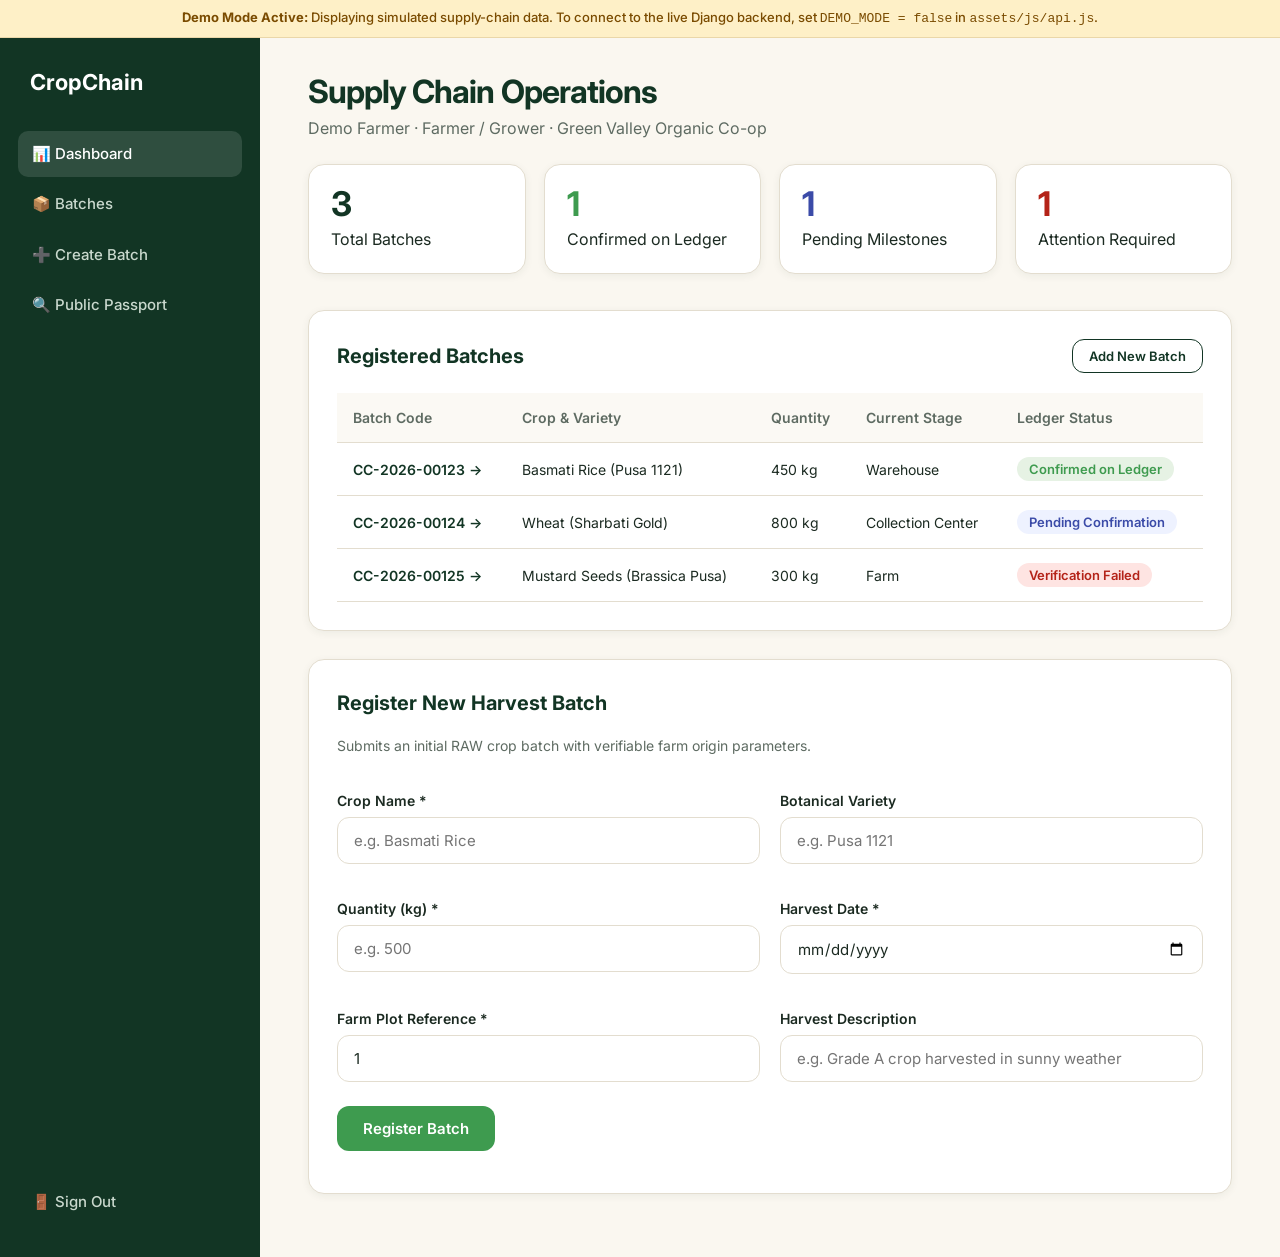
==== frontend/pages/dashboard.html @ 91ed74cb "feat: reorganize and format frontend codebase into unified modular architecture" ====
<!DOCTYPE html>
<html lang="en">
<head>
  <meta charset="utf-8">
  <meta name="viewport" content="width=device-width, initial-scale=1">
  <title>Dashboard – CropChain</title>
  
  <!-- Fonts -->
  <link rel="preconnect" href="https://fonts.googleapis.com">
  <link rel="preconnect" href="https://fonts.gstatic.com" crossorigin>
  <link href="https://fonts.googleapis.com/css2?family=Inter:wght@400;500;600;700&display=swap" rel="stylesheet">
  
  <!-- Stylesheets -->
  <link rel="stylesheet" href="../assets/css/styles.css">
</head>
<body>
  <div class="layout">
    <!-- Sidebar Navigation -->
    <nav class="sidebar" aria-label="Dashboard Navigation">
      <a class="logo" href="../index.html">CropChain</a>
      <a class="active" href="dashboard.html">
        <span>📊 Dashboard</span>
      </a>
      <a href="#batches">
        <span>📦 Batches</span>
      </a>
      <a href="#create">
        <span>➕ Create Batch</span>
      </a>
      <a href="track.html">
        <span>🔍 Public Passport</span>
      </a>
      <a id="logoutBtn" href="login.html" style="margin-top: auto;">
        <span>🚪 Sign Out</span>
      </a>
    </nav>

    <!-- Main Content Area -->
    <main>
      <header style="margin-bottom: 24px;">
        <h1 style="font-size: 32px; margin: 0; color: var(--forest);">Supply Chain Operations</h1>
        <p id="who" style="color: var(--mute); margin: 6px 0 0;">Loading authenticated identity…</p>
      </header>

      <!-- Key Metrics -->
      <section id="stats" class="stats"></section>

      <!-- Batches Overview Table -->
      <section id="batches" class="panel">
        <div style="display: flex; justify-content: space-between; align-items: center; margin-bottom: 20px;">
          <h2 style="margin: 0; font-size: 20px; color: var(--forest);">Registered Batches</h2>
          <a class="btn btn-outline" style="padding: 8px 16px; font-size: 13px;" href="#create">Add New Batch</a>
        </div>

        <div class="tablewrap">
          <table>
            <thead>
              <tr>
                <th>Batch Code</th>
                <th>Crop & Variety</th>
                <th>Quantity</th>
                <th>Current Stage</th>
                <th>Ledger Status</th>
              </tr>
            </thead>
            <tbody id="rows">
              <tr>
                <td colspan="5" class="state">Loading batches from ledger…</td>
              </tr>
            </tbody>
          </table>
        </div>
      </section>

      <!-- Create New Batch Form -->
      <section id="create" class="panel">
        <h2 style="margin-top: 0; font-size: 20px; color: var(--forest);">Register New Harvest Batch</h2>
        <p style="color: var(--mute); margin: 0 0 20px; font-size: 14px;">
          Submits an initial RAW crop batch with verifiable farm origin parameters.
        </p>

        <form id="batchForm">
          <div class="grid2">
            <div>
              <label for="crop">Crop Name *</label>
              <input id="crop" name="crop" placeholder="e.g. Basmati Rice" required>
            </div>

            <div>
              <label for="variety">Botanical Variety</label>
              <input id="variety" name="variety" placeholder="e.g. Pusa 1121">
            </div>

            <div>
              <label for="quantity">Quantity (kg) *</label>
              <input id="quantity" name="quantity" type="number" step="0.01" min="0.01" placeholder="e.g. 500" required>
            </div>

            <div>
              <label for="harvest">Harvest Date *</label>
              <input id="harvest" name="harvest" type="date" required>
            </div>

            <div>
              <label for="farmId">Farm Plot Reference *</label>
              <input id="farmId" name="farmId" placeholder="e.g. 1 or FARM-7A9B1C3D" value="1" required>
            </div>

            <div>
              <label for="description">Harvest Description</label>
              <input id="description" name="description" placeholder="e.g. Grade A crop harvested in sunny weather">
            </div>
          </div>

          <button type="submit" class="btn btn-primary" style="margin-top: 24px;">Register Batch</button>
          <div id="msg" style="margin-top: 14px;"></div>
        </form>
      </section>
    </main>
  </div>

  <script type="module" src="../assets/js/dashboard.js"></script>
</body>
</html>
---- frontend/assets/css/styles.css ----
/* =====================================================================
   CropChain Design System & Stylesheet
   Color Palette: Forest Green, Emerald Green, Warm Cream, Earth Brown, Dark Ink
   ===================================================================== */

:root {
  /* Brand Colors */
  --forest: #123524;
  --green: #3E9B4F;
  --green-hover: #34853f;
  --cream: #FAF7F0;
  --earth: #8B6B4A;
  --ink: #1B2A21;
  --mute: #5E6B62;
  --line: #E3DDCF;
  --white: #ffffff;
  --mint: #E6F2E4;
  --warn: #B7791F;
  --warn-bg: #FEF0C7;
  --bad: #B42318;
  --bad-bg: #FEE4E2;
  --info: #3b4ba8;
  --info-bg: #EEF2FF;

  /* Typography & Layout */
  --r: 16px;
  --r-card: 24px;
  --font: 'Inter', system-ui, -apple-system, "Segoe UI", Roboto, sans-serif;
  --shadow-sm: 0 2px 8px rgba(18, 53, 36, 0.06);
  --shadow-card: 0 16px 40px rgba(18, 53, 36, 0.12);
}

/* Base Reset */
* {
  box-sizing: border-box;
}

body {
  margin: 0;
  font-family: var(--font);
  background: var(--cream);
  color: var(--ink);
  line-height: 1.5;
  -webkit-font-smoothing: antialiased;
}

a {
  color: inherit;
  text-decoration: none;
  transition: color 0.15s ease;
}

:focus-visible {
  outline: 3px solid var(--green);
  outline-offset: 2px;
}

/* Layout Containers */
.container {
  max-width: 1280px;
  margin: 0 auto;
  padding: 0 clamp(20px, 5vw, 80px);
}

/* Navigation */
.nav {
  display: flex;
  align-items: center;
  gap: 32px;
  padding: 24px 0;
}

.nav .logo {
  font-weight: 700;
  font-size: 24px;
  color: var(--forest);
  margin-right: auto;
  letter-spacing: -0.02em;
}

.nav a.link {
  font-weight: 500;
  font-size: 15px;
  color: var(--ink);
}

.nav a.link:hover {
  color: var(--green);
}

/* Buttons */
.btn {
  display: inline-flex;
  align-items: center;
  justify-content: center;
  border: 0;
  border-radius: 12px;
  padding: 13px 26px;
  font: 600 15px var(--font);
  cursor: pointer;
  transition: all 0.15s ease;
  text-decoration: none;
}

.btn-primary {
  background: var(--green);
  color: var(--white);
}

.btn-primary:hover {
  background: var(--green-hover);
  transform: translateY(-1px);
}

.btn-outline {
  background: transparent;
  border: 1.5px solid var(--forest);
  color: var(--forest);
}

.btn-outline:hover {
  background: var(--forest);
  color: var(--white);
}

.btn-pill {
  background: var(--forest);
  color: var(--white);
  border-radius: 999px;
  padding: 10px 22px;
  font-size: 14px;
}

.btn-pill:hover {
  background: #0d281b;
}

/* Hero Section */
.hero {
  display: grid;
  grid-template-columns: 1.15fr 1fr;
  gap: 64px;
  align-items: center;
  padding: 64px 0 88px;
}

.chip {
  display: inline-block;
  background: var(--mint);
  color: var(--green);
  font: 600 13px var(--font);
  padding: 6px 14px;
  border-radius: 999px;
}

h1 {
  font-size: clamp(38px, 5vw, 56px);
  line-height: 1.15;
  color: var(--forest);
  margin: 20px 0 16px;
  letter-spacing: -0.03em;
}

.lead {
  font-size: 18px;
  color: var(--mute);
  max-width: 540px;
  margin: 0 0 28px;
  line-height: 1.6;
}

/* Cards */
.card {
  background: var(--white);
  border: 1px solid var(--line);
  border-radius: var(--r-card);
  padding: 32px;
  box-shadow: var(--shadow-card);
}

.eyebrow {
  font: 600 12px var(--font);
  letter-spacing: 0.08em;
  color: var(--earth);
  text-transform: uppercase;
  margin-bottom: 6px;
}

/* Badges */
.badge {
  display: inline-flex;
  align-items: center;
  gap: 6px;
  padding: 4px 12px;
  border-radius: 999px;
  font: 600 13px var(--font);
  width: fit-content;
}

.badge.confirmed {
  background: var(--mint);
  color: var(--green);
}

.badge.pending {
  background: var(--info-bg);
  color: var(--info);
}

.badge.failed {
  background: var(--bad-bg);
  color: var(--bad);
}

.badge.attention {
  background: var(--warn-bg);
  color: var(--warn);
}

/* Timeline */
.timeline {
  list-style: none;
  margin: 20px 0;
  padding: 0 0 0 24px;
  border-left: 2px solid var(--line);
}

.timeline li {
  position: relative;
  padding: 0 0 20px 18px;
}

.timeline li:last-child {
  padding-bottom: 0;
}

.timeline li::before {
  content: "";
  position: absolute;
  left: -31px;
  top: 4px;
  width: 12px;
  height: 12px;
  border-radius: 50%;
  background: var(--green);
  border: 2px solid var(--white);
}

.timeline li.pending::before {
  background: #8da0ff;
}

.timeline li.failed::before {
  background: var(--bad);
}

.timeline b {
  display: block;
  font-size: 15px;
  color: var(--ink);
}

.timeline small {
  display: block;
  color: var(--mute);
  font-size: 13px;
  margin-top: 3px;
}

/* Journey Section */
.journey {
  background: var(--forest);
  color: var(--white);
  padding: 80px 0 96px;
}

.journey h2 {
  font-size: 38px;
  margin: 0 0 40px;
  letter-spacing: -0.02em;
}

.stages {
  display: grid;
  grid-template-columns: repeat(auto-fit, minmax(180px, 1fr));
  gap: 20px;
}

.stage {
  background: rgba(255, 255, 255, 0.07);
  border: 1px solid rgba(255, 255, 255, 0.12);
  border-radius: 16px;
  padding: 24px 20px;
  transition: transform 0.15s ease;
}

.stage:hover {
  transform: translateY(-2px);
  background: rgba(255, 255, 255, 0.1);
}

.stage b {
  display: block;
  font-size: 28px;
  color: #7BCB86;
  margin-bottom: 8px;
}

.stage h3 {
  margin: 0 0 8px;
  font-size: 17px;
  color: var(--white);
}

.stage p {
  margin: 0;
  font-size: 13px;
  color: #C9D8CD;
  line-height: 1.5;
}

/* Forms & Inputs */
.track {
  display: flex;
  gap: 12px;
  margin-top: 24px;
  flex-wrap: wrap;
}

input, select, textarea {
  font: 15px var(--font);
  padding: 13px 16px;
  border: 1px solid var(--line);
  border-radius: 12px;
  background: var(--white);
  color: var(--ink);
  width: 100%;
  transition: border-color 0.15s ease;
}

input:focus, select:focus, textarea:focus {
  border-color: var(--green);
  outline: none;
}

.track input {
  flex: 1;
  min-width: 220px;
  width: auto;
}

label {
  display: block;
  font-weight: 600;
  font-size: 14px;
  margin: 14px 0 6px;
  color: var(--ink);
}

.demo-banner {
  background: var(--warn-bg);
  color: #7a4b00;
  text-align: center;
  font-size: 13px;
  font-weight: 500;
  padding: 8px 16px;
  border-bottom: 1px solid rgba(122, 75, 0, 0.15);
}

/* Authentication Layout */
.auth {
  min-height: 100vh;
  display: grid;
  place-items: center;
  padding: 24px;
}

.auth .card {
  width: 100%;
  max-width: 440px;
}

/* Dashboard Sidebar Layout */
.layout {
  display: grid;
  grid-template-columns: 260px 1fr;
  min-height: 100vh;
}

.sidebar {
  background: var(--forest);
  color: var(--white);
  padding: 28px 18px;
  display: flex;
  flex-direction: column;
}

.sidebar .logo {
  font-weight: 700;
  font-size: 22px;
  padding: 0 12px 28px;
  display: block;
  color: var(--white);
}

.sidebar a {
  display: flex;
  align-items: center;
  gap: 12px;
  padding: 12px 14px;
  border-radius: 10px;
  color: #C9D8CD;
  font-weight: 500;
  font-size: 15px;
  margin-bottom: 4px;
}

.sidebar a.active, .sidebar a:hover {
  background: rgba(255, 255, 255, 0.12);
  color: var(--white);
}

main {
  padding: 36px clamp(20px, 4vw, 48px);
  background: var(--cream);
}

/* Stats Cards */
.stats {
  display: grid;
  grid-template-columns: repeat(auto-fit, minmax(200px, 1fr));
  gap: 18px;
  margin: 24px 0 36px;
}

.stat {
  background: var(--white);
  border: 1px solid var(--line);
  border-radius: var(--r);
  padding: 22px;
  box-shadow: var(--shadow-sm);
}

.stat b {
  font-size: 34px;
  color: var(--forest);
  line-height: 1;
  display: block;
  margin-bottom: 6px;
}

/* Panels & Tables */
.panel {
  background: var(--white);
  border: 1px solid var(--line);
  border-radius: var(--r);
  padding: 28px;
  margin-bottom: 28px;
  box-shadow: var(--shadow-sm);
}

.tablewrap {
  overflow-x: auto;
}

table {
  width: 100%;
  border-collapse: collapse;
  font-size: 14px;
}

th, td {
  text-align: left;
  padding: 14px 16px;
  border-bottom: 1px solid var(--line);
}

th {
  color: var(--mute);
  font-weight: 600;
  background: #fbf9f4;
}

tbody tr:hover {
  background: #faf8f2;
}

.grid2 {
  display: grid;
  grid-template-columns: 1fr 1fr;
  gap: 20px;
}

.state {
  text-align: center;
  color: var(--mute);
  padding: 36px 16px;
}

.err {
  background: var(--bad-bg);
  color: var(--bad);
  padding: 12px 16px;
  border-radius: 10px;
  margin-top: 14px;
  font-size: 14px;
  font-weight: 500;
}

.hidden {
  display: none !important;
}

/* Responsive Media Queries */
@media (max-width: 920px) {
  .hero {
    grid-template-columns: 1fr;
    gap: 40px;
  }
  .nav .link {
    display: none;
  }
  .layout {
    grid-template-columns: 1fr;
  }
  .sidebar {
    flex-direction: row;
    overflow-x: auto;
    padding: 12px 16px;
    align-items: center;
  }
  .sidebar .logo {
    padding: 0 16px 0 0;
  }
  .sidebar a {
    margin-bottom: 0;
    white-space: nowrap;
  }
  .grid2 {
    grid-template-columns: 1fr;
  }
}
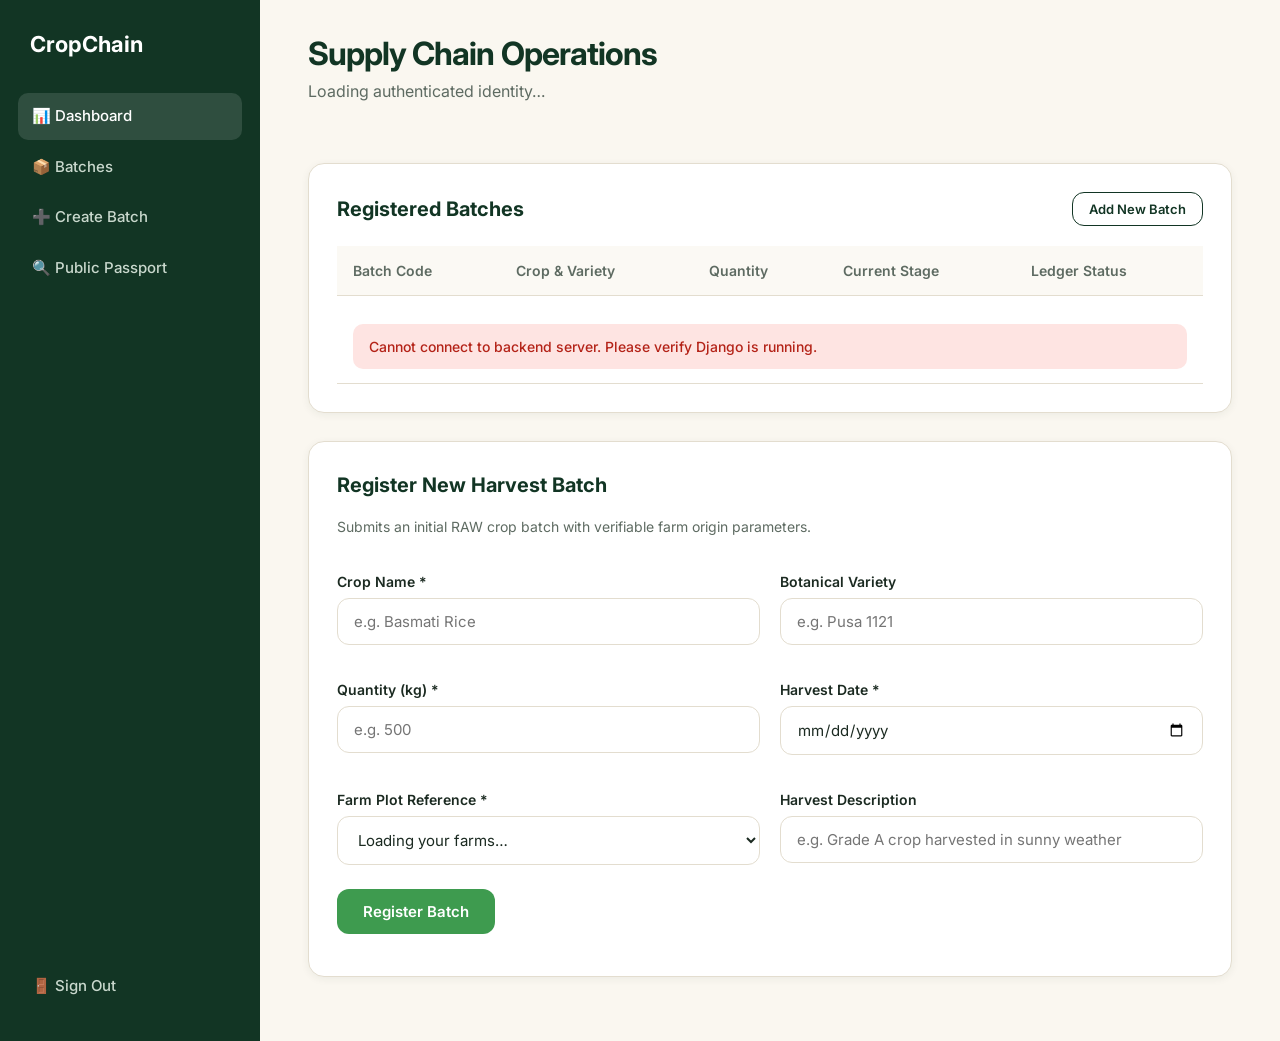
==== commit 347ca96a: "Integrate frontend backend and database" ====
--- a/frontend/pages/dashboard.html
+++ b/frontend/pages/dashboard.html
@@ -72,6 +72,23 @@
         </div>
       </section>
 
+      <section id="farmPanel" class="panel" hidden>
+        <h2 style="margin-top:0;font-size:20px;color:var(--forest);">Register a Farm</h2>
+        <p style="color:var(--mute);">Add a farm record before registering harvest batches.</p>
+        <form id="farmForm">
+          <div class="grid2">
+            <div><label for="farmName">Farm Name *</label><input id="farmName" name="name" required></div>
+            <div><label for="farmRegion">State / Region</label><input id="farmRegion" name="region"></div>
+            <div><label for="farmDistrict">District</label><input id="farmDistrict" name="district"></div>
+            <div><label for="farmVillage">Village</label><input id="farmVillage" name="village"></div>
+            <div><label for="farmCountry">Country</label><input id="farmCountry" name="country" value="India"></div>
+            <div><label for="farmSize">Farm Size (hectares)</label><input id="farmSize" name="size_hectares" type="number" min="0.01" step="0.01"></div>
+          </div>
+          <button type="submit" class="btn btn-primary" style="margin-top:16px;">Save Farm</button>
+          <div id="farmMsg" style="margin-top:12px;"></div>
+        </form>
+      </section>
+
       <!-- Create New Batch Form -->
       <section id="create" class="panel">
         <h2 style="margin-top: 0; font-size: 20px; color: var(--forest);">Register New Harvest Batch</h2>
@@ -103,7 +120,9 @@
 
             <div>
               <label for="farmId">Farm Plot Reference *</label>
-              <input id="farmId" name="farmId" placeholder="e.g. 1 or FARM-7A9B1C3D" value="1" required>
+              <select id="farmId" name="farmId" required>
+                <option value="">Loading your farms…</option>
+              </select>
             </div>
 
             <div>
